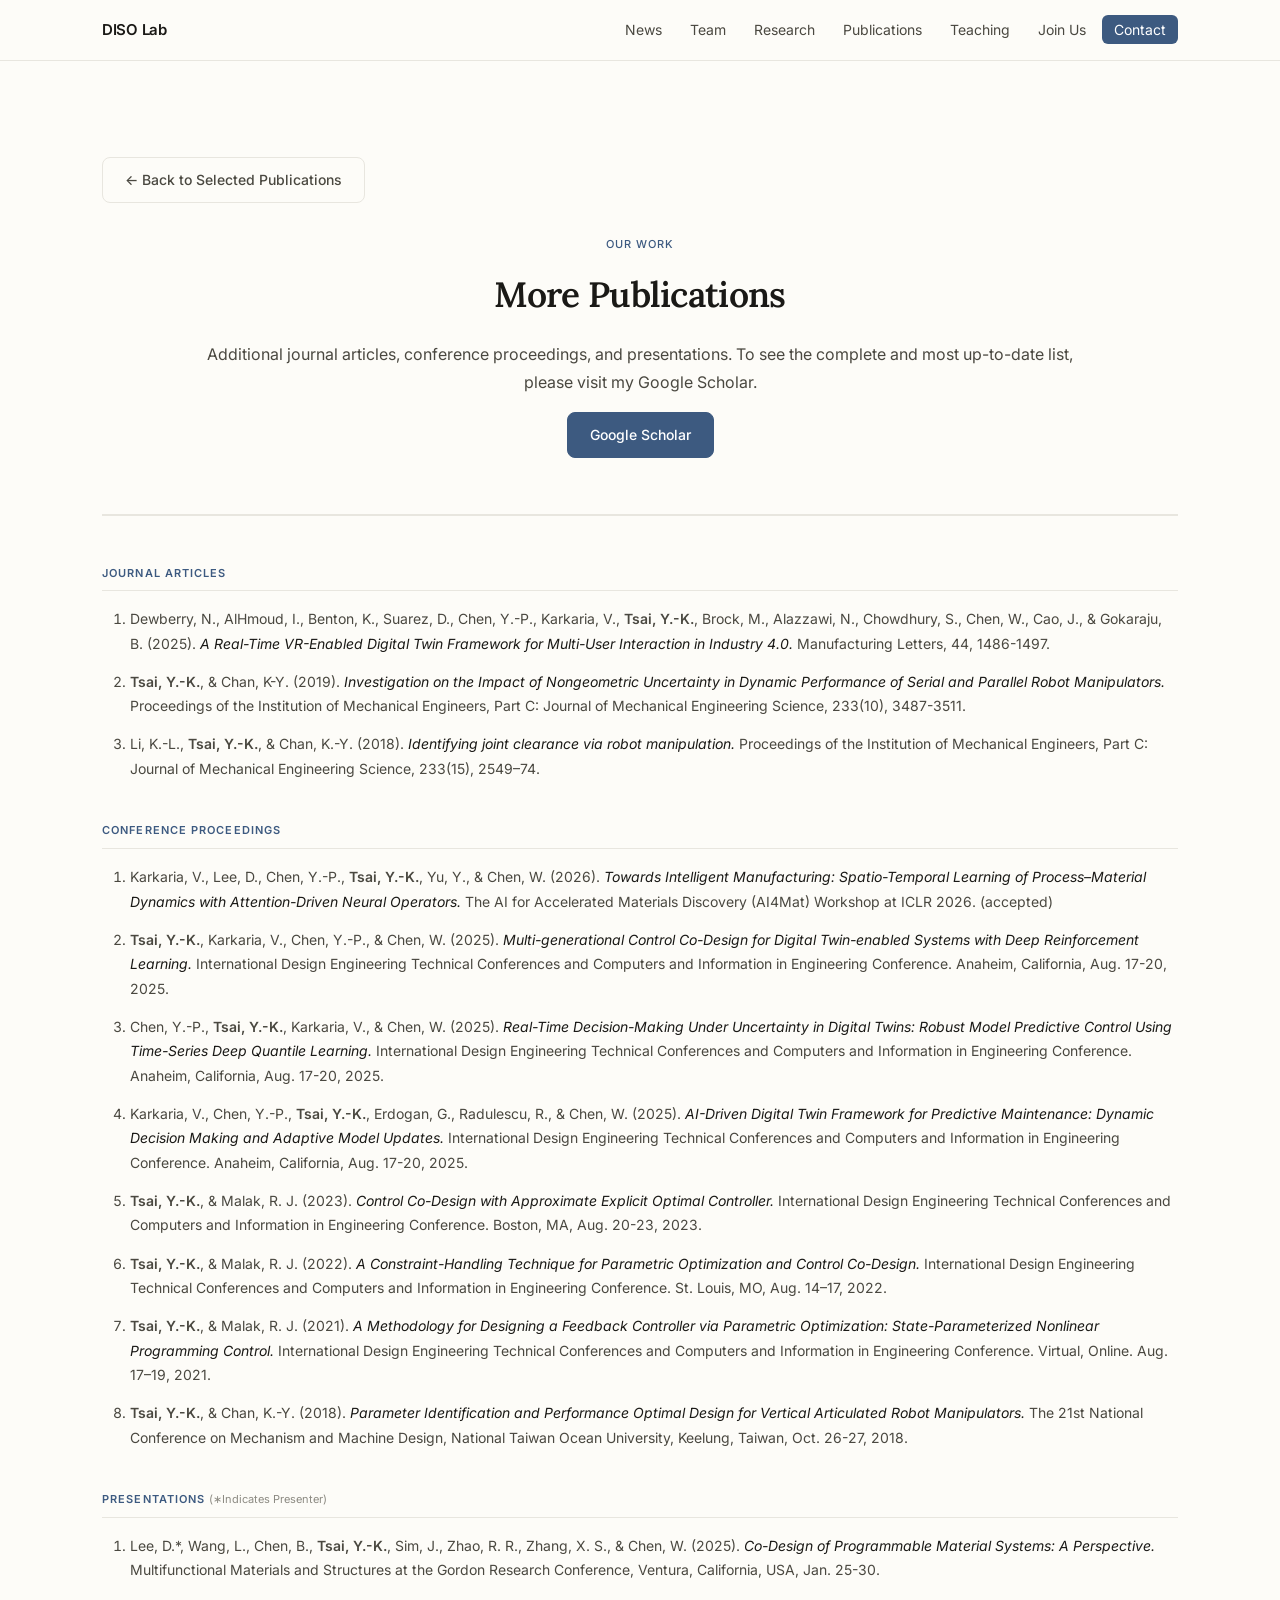
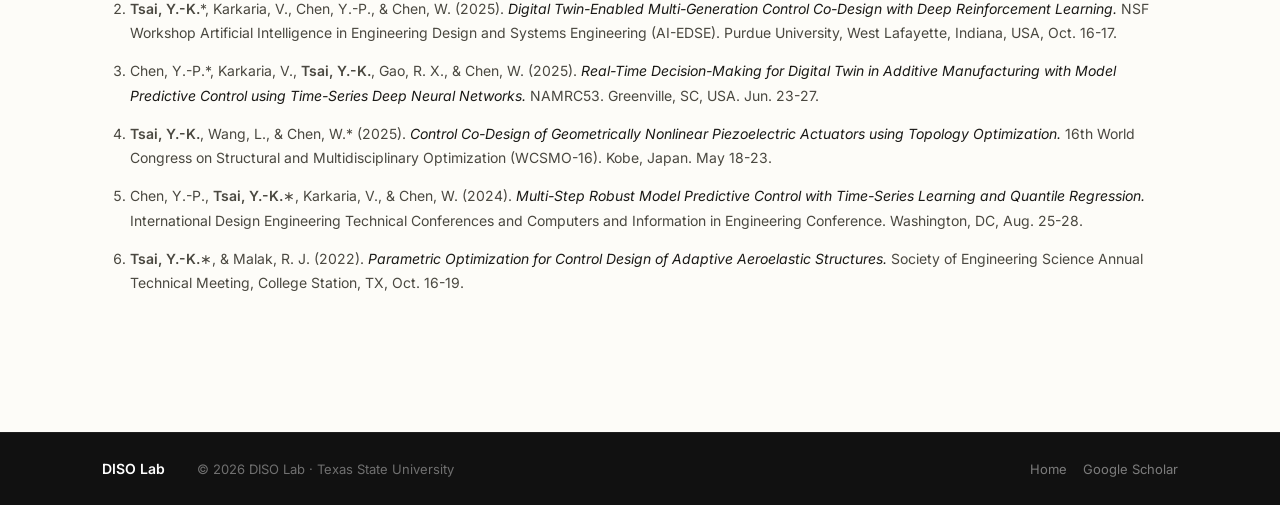
==== publications-more.html @ 0cd5754b "Update publication details" ====
<!DOCTYPE html>
<html lang="en">
<head>
  <meta charset="UTF-8" />
  <meta name="viewport" content="width=device-width, initial-scale=1.0" />
  <title>More Publications | DISO Lab</title>
  <link rel="preconnect" href="https://fonts.googleapis.com" />
  <link rel="preconnect" href="https://fonts.gstatic.com" crossorigin />
  <link href="https://fonts.googleapis.com/css2?family=Inter:wght@300;400;500;600&family=Lora:ital,wght@0,400;0,600;1,400&display=swap" rel="stylesheet" />
  <link rel="stylesheet" href="style.css" />
  <link rel="icon" type="image/png" href="images/diso_lab_logo_v2.png" />
</head>
<body>

  <!-- NAV -->
  <nav class="nav">
    <div class="nav-inner">
      <a href="index.html" class="nav-logo">DISO Lab</a>
      <ul class="nav-links">
        <li><a href="index.html#news">News</a></li>
        <li><a href="index.html#team">Team</a></li>
        <li><a href="index.html#research">Research</a></li>
        <li><a href="index.html#publications" class="active">Publications</a></li>
        <li><a href="index.html#teaching">Teaching</a></li>
        <li><a href="index.html#join">Join Us</a></li>
        <li><a href="index.html#contact" class="nav-cta">Contact</a></li>
      </ul>
      <button class="nav-hamburger" aria-label="Toggle menu" onclick="toggleNav()">
        <span></span><span></span><span></span>
      </button>
    </div>
  </nav>

  <!-- MOBILE NAV -->
  <div class="mobile-nav" id="mobile-nav">
    <a href="index.html#news"         onclick="closeNav()">News</a>
    <a href="index.html#team"         onclick="closeNav()">Team</a>
    <a href="index.html#research"     onclick="closeNav()">Research</a>
    <a href="index.html#publications" onclick="closeNav()">Publications</a>
    <a href="index.html#teaching"     onclick="closeNav()">Teaching</a>
    <a href="index.html#join"         onclick="closeNav()">Join Us</a>
    <a href="index.html#contact"      onclick="closeNav()">Contact</a>
  </div>

  <!-- MORE PUBLICATIONS -->
  <section class="section">
    <div class="container">
      <a href="index.html#publications" class="btn btn-ghost" style="margin-bottom: 2rem; display: inline-flex;">← Back to Selected Publications</a>

      <div class="section-header">
        <p class="section-eyebrow">Our work</p>
        <h2 class="section-title">More Publications</h2>
        <p class="section-desc">Additional journal articles, conference proceedings, and presentations. To see the complete and most up-to-date list, please visit my Google Scholar.</p>
        <a href="https://scholar.google.com/citations?hl=en&authuser=3&user=FnJgFQEAAAAJ"
           target="_blank" class="btn btn-primary" style="margin-top: 1rem;">
          Google Scholar
        </a>
      </div>

      <div class="more-pubs">

        <div class="more-pubs-group">
          <p class="more-pubs-category">Journal Articles</p>
          <ol class="more-pubs-list">
            <li class="more-pubs-item">Dewberry, N., AlHmoud, I., Benton, K., Suarez, D., Chen, Y.-P., Karkaria, V., <strong>Tsai, Y.-K.</strong>, Brock, M., Alazzawi, N., Chowdhury, S., Chen, W., Cao, J., &amp; Gokaraju, B. (2025). <em>A Real-Time VR-Enabled Digital Twin Framework for Multi-User Interaction in Industry 4.0.</em> Manufacturing Letters, 44, 1486-1497.</li>
            <li class="more-pubs-item"><strong>Tsai, Y.-K.</strong>, &amp; Chan, K-Y. (2019). <em>Investigation on the Impact of Nongeometric Uncertainty in Dynamic Performance of Serial and Parallel Robot Manipulators.</em> Proceedings of the Institution of Mechanical Engineers, Part C: Journal of Mechanical Engineering Science, 233(10), 3487-3511.</li>
            <li class="more-pubs-item">Li, K.-L., <strong>Tsai, Y.-K.</strong>, &amp; Chan, K.-Y. (2018). <em>Identifying joint clearance via robot manipulation.</em> Proceedings of the Institution of Mechanical Engineers, Part C: Journal of Mechanical Engineering Science, 233(15), 2549–74.</li>
          </ol>
        </div>

        <div class="more-pubs-group">
          <p class="more-pubs-category">Conference Proceedings</p>
          <ol class="more-pubs-list">
            <li class="more-pubs-item">Karkaria, V., Lee, D., Chen, Y.-P., <strong>Tsai, Y.-K.</strong>, Yu, Y., &amp; Chen, W. (2026). <em>Towards Intelligent Manufacturing: Spatio-Temporal Learning of Process–Material Dynamics with Attention-Driven Neural Operators.</em> The AI for Accelerated Materials Discovery (AI4Mat) Workshop at ICLR 2026. (accepted)</li>
            <li class="more-pubs-item"><strong>Tsai, Y.-K.</strong>, Karkaria, V., Chen, Y.-P., &amp; Chen, W. (2025). <em>Multi-generational Control Co-Design for Digital Twin-enabled Systems with Deep Reinforcement Learning.</em> International Design Engineering Technical Conferences and Computers and Information in Engineering Conference. Anaheim, California, Aug. 17-20, 2025.</li>
            <li class="more-pubs-item">Chen, Y.-P., <strong>Tsai, Y.-K.</strong>, Karkaria, V., &amp; Chen, W. (2025). <em>Real-Time Decision-Making Under Uncertainty in Digital Twins: Robust Model Predictive Control Using Time-Series Deep Quantile Learning.</em> International Design Engineering Technical Conferences and Computers and Information in Engineering Conference. Anaheim, California, Aug. 17-20, 2025.</li>
            <li class="more-pubs-item">Karkaria, V., Chen, Y.-P., <strong>Tsai, Y.-K.</strong>, Erdogan, G., Radulescu, R., &amp; Chen, W. (2025). <em>AI-Driven Digital Twin Framework for Predictive Maintenance: Dynamic Decision Making and Adaptive Model Updates.</em> International Design Engineering Technical Conferences and Computers and Information in Engineering Conference. Anaheim, California, Aug. 17-20, 2025.</li>
            <li class="more-pubs-item"><strong>Tsai, Y.-K.</strong>, &amp; Malak, R. J. (2023). <em>Control Co-Design with Approximate Explicit Optimal Controller.</em> International Design Engineering Technical Conferences and Computers and Information in Engineering Conference. Boston, MA, Aug. 20-23, 2023.</li>
            <li class="more-pubs-item"><strong>Tsai, Y.-K.</strong>, &amp; Malak, R. J. (2022). <em>A Constraint-Handling Technique for Parametric Optimization and Control Co-Design.</em> International Design Engineering Technical Conferences and Computers and Information in Engineering Conference. St. Louis, MO, Aug. 14–17, 2022.</li>
            <li class="more-pubs-item"><strong>Tsai, Y.-K.</strong>, &amp; Malak, R. J. (2021). <em>A Methodology for Designing a Feedback Controller via Parametric Optimization: State-Parameterized Nonlinear Programming Control.</em> International Design Engineering Technical Conferences and Computers and Information in Engineering Conference. Virtual, Online. Aug. 17–19, 2021.</li>
            <li class="more-pubs-item"><strong>Tsai, Y.-K.</strong>, &amp; Chan, K.-Y. (2018). <em>Parameter Identification and Performance Optimal Design for Vertical Articulated Robot Manipulators.</em> The 21st National Conference on Mechanism and Machine Design, National Taiwan Ocean University, Keelung, Taiwan, Oct. 26-27, 2018.</li>
          </ol>
        </div>

        <div class="more-pubs-group">
          <p class="more-pubs-category">Presentations <small>(∗Indicates Presenter)</small></p>
          <ol class="more-pubs-list">
            <li class="more-pubs-item">Lee, D.*, Wang, L., Chen, B., <strong>Tsai, Y.-K.</strong>, Sim, J., Zhao, R. R., Zhang, X. S., &amp; Chen, W. (2025). <em>Co-Design of Programmable Material Systems: A Perspective.</em> Multifunctional Materials and Structures at the Gordon Research Conference, Ventura, California, USA, Jan. 25-30.</li>
            <li class="more-pubs-item"><strong>Tsai, Y.-K.</strong>*, Karkaria, V., Chen, Y.-P., &amp; Chen, W. (2025). <em>Digital Twin-Enabled Multi-Generation Control Co-Design with Deep Reinforcement Learning.</em> NSF Workshop Artificial Intelligence in Engineering Design and Systems Engineering (AI-EDSE). Purdue University, West Lafayette, Indiana, USA, Oct. 16-17.</li>
            <li class="more-pubs-item">Chen, Y.-P.*, Karkaria, V., <strong>Tsai, Y.-K.</strong>, Gao, R. X., &amp; Chen, W. (2025). <em>Real-Time Decision-Making for Digital Twin in Additive Manufacturing with Model Predictive Control using Time-Series Deep Neural Networks.</em> NAMRC53. Greenville, SC, USA. Jun. 23-27.</li>
            <li class="more-pubs-item"><strong>Tsai, Y.-K.</strong>, Wang, L., &amp; Chen, W.* (2025). <em>Control Co-Design of Geometrically Nonlinear Piezoelectric Actuators using Topology Optimization.</em> 16th World Congress on Structural and Multidisciplinary Optimization (WCSMO-16). Kobe, Japan. May 18-23.</li>
            <li class="more-pubs-item">Chen, Y.-P., <strong>Tsai, Y.-K.</strong>∗, Karkaria, V., &amp; Chen, W. (2024). <em>Multi-Step Robust Model Predictive Control with Time-Series Learning and Quantile Regression.</em> International Design Engineering Technical Conferences and Computers and Information in Engineering Conference. Washington, DC, Aug. 25-28.</li>
            <li class="more-pubs-item"><strong>Tsai, Y.-K.</strong>∗, &amp; Malak, R. J. (2022). <em>Parametric Optimization for Control Design of Adaptive Aeroelastic Structures.</em> Society of Engineering Science Annual Technical Meeting, College Station, TX, Oct. 16-19.</li>
          </ol>
        </div>

      </div>

    </div>
  </section>

  <!-- FOOTER -->
  <footer class="footer">
    <div class="container footer-inner">
      <span class="footer-logo">DISO Lab</span>
      <span class="footer-copy">© 2026 DISO Lab · Texas State University</span>
      <div class="footer-links">
        <a href="index.html">Home</a>
        <a href="https://scholar.google.com/citations?hl=en&authuser=3&user=FnJgFQEAAAAJ" target="_blank">Google Scholar</a>
      </div>
    </div>
  </footer>

  <script src="main.js"></script>
</body>
</html>
---- style.css ----
/* === RESET & BASE === */
*, *::before, *::after { box-sizing: border-box; margin: 0; padding: 0; }

:root {
  --ink:       #1a1916;
  --ink-2:     #4a4840;
  --ink-3:     #8c8a82;
  --line:      #e8e6df;
  --bg:        #fdfcf8;
  --bg-2:      #f4f2ea;
  --accent:    #3d5a80;
  --accent-lt: #e8eef5;
  --accent-dk: #2c4260;
  --tag-dt:    #e6f0ed;  --tag-dt-t:   #1a5240;
  --tag-ccd:   #ece8f5;  --tag-ccd-t:  #3d2a80;
  --tag-opt:   #f5ece8;  --tag-opt-t:  #80381a;
  --r:         8px;
  --r-lg:      16px;
}

html { scroll-behavior: smooth; }
body { font-family: 'Inter', sans-serif; font-size: 16px; line-height: 1.7; color: var(--ink); background: var(--bg); }

a { color: inherit; text-decoration: none; }
strong { font-weight: 600; }

/* === NAV === */
.nav {
  position: sticky; top: 0; z-index: 100;
  background: rgba(253,252,248,0.92); backdrop-filter: blur(12px);
  border-bottom: 1px solid var(--line);
}
/* === HIRING BANNER === */
.hiring-banner {
  background: var(--accent);
  color: #fff;
  text-align: center;
  padding: 0.85rem 2rem;
  font-size: 0.95rem;
  font-weight: 500;
}
.nav-inner {
  max-width: 1140px; margin: 0 auto; padding: 0 2rem;
  display: flex; align-items: center; height: 60px; gap: 2rem;
}
.nav-logo { font-weight: 600; font-size: 15px; letter-spacing: -0.02em; color: var(--ink); }
.nav-links { display: flex; gap: 0.25rem; list-style: none; margin-left: auto; }
.nav-links a { font-size: 14px; color: var(--ink-2); padding: 6px 12px; border-radius: 6px; transition: color .15s, background .15s; }
.nav-links a:hover { color: var(--ink); background: var(--bg-2); }
.nav-cta { background: var(--accent) !important; color: #fff !important; border-radius: 6px; }
.nav-cta:hover { background: var(--accent-dk) !important; }
.nav-hamburger { display: none; flex-direction: column; gap: 4px; background: none; border: none; cursor: pointer; padding: 4px; }
.nav-hamburger span { display: block; width: 20px; height: 1.5px; background: var(--ink); border-radius: 2px; }

.mobile-nav { display: none; flex-direction: column; background: var(--bg); border-bottom: 1px solid var(--line); }
.mobile-nav a { padding: 14px 2rem; font-size: 15px; color: var(--ink-2); border-bottom: 1px solid var(--line); }
.mobile-nav.open { display: flex; }

/* === HERO === */
.hero {
  min-height: calc(100vh - 60px);
  display: flex; align-items: center;
  max-width: 1140px; margin: 0 auto; padding: 6rem 2rem;
  position: relative; gap: 4rem;
}
.hero-inner { flex: 1; max-width: 560px; }
.hero-eyebrow { font-size: 12px; letter-spacing: 0.08em; text-transform: uppercase; color: var(--accent); font-weight: 500; margin-bottom: 1.25rem; }
.hero-title {
  font-family: 'Lora', Georgia, serif;
  font-size: clamp(2rem, 4vw, 3rem);
  font-weight: 600; line-height: 1.1;
  letter-spacing: -0.02em; color: var(--ink);
  margin-bottom: 1.5rem;
}
.hero-sub { font-size: 1.1rem; color: var(--ink-2); line-height: 1.65; max-width: 480px; margin-bottom: 2.5rem; }
.hero-actions { display: flex; gap: 1rem; flex-wrap: wrap; }

.hero-decoration { flex: 0 0 380px; max-width: 380px; color: var(--accent); opacity: 0.7; }
.hero-decoration svg { width: 100%; height: auto; }

/* === BUTTONS === */
.btn {
  display: inline-flex; align-items: center;
  padding: 10px 22px; border-radius: var(--r); font-size: 14px; font-weight: 500;
  border: 1px solid transparent; cursor: pointer; transition: all .15s;
}
.btn-primary { background: var(--accent); color: #fff; border-color: var(--accent); }
.btn-primary:hover { background: var(--accent-dk); border-color: var(--accent-dk); }
.btn-ghost { background: transparent; color: var(--ink-2); border-color: var(--line); }
.btn-ghost:hover { background: var(--bg-2); color: var(--ink); }
.btn-full { width: 100%; justify-content: center; }

/* === STATS BAR === */
.stats-bar {
  background: var(--accent); color: #fff;
  display: flex; justify-content: center; gap: 0; flex-wrap: wrap;
}
.stat {
  padding: 1.75rem 3rem; display: flex; flex-direction: column; align-items: center;
  border-right: 1px solid rgba(255,255,255,0.12);
}
.stat:last-child { border-right: none; }
.stat-n { font-family: 'Lora', serif; font-size: 2rem; font-weight: 600; line-height: 1; }
.stat-l { font-size: 11px; text-transform: uppercase; letter-spacing: 0.08em; opacity: 0.7; margin-top: 4px; }

/* === SECTIONS === */
.section { padding: 6rem 0; }
.section-alt { background: var(--bg-2); }
.container { max-width: 1140px; margin: 0 auto; padding: 0 2rem; }
.section-header { max-width: 900px; margin: 0 auto 3.5rem; text-align: center; }
.section-eyebrow { font-size: 11px; letter-spacing: 0.1em; text-transform: uppercase; color: var(--accent); font-weight: 500; margin-bottom: 0.75rem; }
.section-title { font-family: 'Lora', serif; font-size: 2.2rem; font-weight: 600; color: var(--ink); letter-spacing: -0.02em; margin-bottom: 1rem; }
.section-desc { font-size: 1rem; color: var(--ink-2); line-height: 1.7; }

/* === NEWS === */
.news-list { display: flex; flex-direction: column; gap: 0; max-width: 860px; margin: 0 auto; }
.news-item {
  display: flex; gap: 2rem; padding: 1.75rem 0;
  border-bottom: 1px solid var(--line);
}
.news-item:first-child { border-top: 1px solid var(--line); }
.news-date {
  flex: 0 0 100px; font-size: 12px; font-weight: 600;
  color: var(--accent); letter-spacing: 0.06em;
  text-transform: uppercase; padding-top: 3px; line-height: 1.4;
}
.news-body { flex: 1; display: flex; flex-direction: column; gap: 0.6rem; }
.news-headline { font-size: 0.95rem; font-weight: 500; color: var(--ink); line-height: 1.5; }
.news-detail { font-size: 0.875rem; color: var(--ink-2); line-height: 1.7; display: none; }
.news-detail.open { display: block; }
.news-toggle {
  align-self: flex-start; font-size: 12px; font-weight: 500;
  color: var(--accent); background: none; border: none; cursor: pointer;
  padding: 0; margin-top: 2px;
}
.news-toggle:hover { color: var(--accent-dk); text-decoration: underline; }

@media (max-width: 640px) {
  .news-item { flex-direction: column; gap: 0.5rem; }
  .news-date { flex: none; }
}

/* === RESEARCH GRID === */
.research-grid {
  display: grid; gap: 1.5rem;
  grid-template-columns: repeat(auto-fit, minmax(260px, 1fr));
}
.research-card {
  background: var(--bg); border: 1px solid var(--line);
  border-radius: var(--r-lg); padding: 2rem; transition: box-shadow .2s, transform .2s;
}
.research-card:hover { box-shadow: 0 4px 24px rgba(61,90,128,0.1); transform: translateY(-2px); }
.research-card.featured { border-color: var(--accent); background: var(--accent-lt); }
.rc-icon { width: 40px; height: 40px; color: var(--accent); margin-bottom: 1.25rem; }
.rc-icon svg { width: 100%; height: 100%; }
.research-card h3 { font-family: 'Lora', serif; font-size: 1.15rem; font-weight: 600; color: var(--ink); margin-bottom: 0.75rem; }
.research-card p { font-size: 0.9rem; color: var(--ink-2); line-height: 1.65; }
.rc-link { display: inline-block; margin-top: 1rem; font-size: 13px; font-weight: 500; color: var(--accent); }
.rc-link:hover { color: var(--accent-dk); text-decoration: underline; }

/* === PUBLICATIONS === */
.pub-filters { display: flex; gap: 0.5rem; flex-wrap: wrap; margin-bottom: 2rem; }
.pf-btn {
  padding: 6px 16px; border-radius: 20px; font-size: 13px; font-weight: 500;
  border: 1px solid var(--line); background: var(--bg); color: var(--ink-2); cursor: pointer; transition: all .15s;
}
.pf-btn:hover { border-color: var(--accent); color: var(--accent); }
.pf-btn.active { background: var(--accent); border-color: var(--accent); color: #fff; }

.pub-list { display: flex; flex-direction: column; gap: 0; }
.pub-item {
  padding: 1.75rem 0; border-bottom: 1px solid var(--line);
  display: flex; gap: 1.5rem; align-items: flex-start; transition: opacity .2s;
}
.pub-item:first-child { border-top: 1px solid var(--line); }
.pub-item.hidden { display: none; }

.pub-media {
  flex: 0 0 250px; width: 250px; height: 200px;
  border-radius: var(--r); overflow: hidden;
  border: 1px solid var(--line); background: var(--bg-2);
  display: flex; align-items: center; justify-content: center;
}
.pub-media img { width: 100%; height: 100%; object-fit: contain; display: block; }
.pub-media-placeholder { color: var(--ink-3); font-size: 12px; }

.pub-body { flex: 1; display: grid; gap: 0.4rem; }
.pub-meta { display: flex; align-items: center; gap: 0.75rem; }
.pub-tag {
  display: inline-block; padding: 2px 10px; border-radius: 20px;
  font-size: 11px; font-weight: 500; text-transform: uppercase; letter-spacing: 0.06em;
}
.pub-item[data-tag="digitaltwin"] .pub-tag { background: var(--tag-dt);  color: var(--tag-dt-t); }
.pub-item[data-tag="ccd"]         .pub-tag { background: var(--tag-ccd); color: var(--tag-ccd-t); }
.pub-item[data-tag="optimization"] .pub-tag { background: var(--tag-opt); color: var(--tag-opt-t); }
.pub-year { font-size: 13px; color: var(--ink-3); }
.pub-title { font-family: 'Lora', serif; font-size: 1.05rem; font-weight: 600; color: var(--ink); line-height: 1.4; }
.pub-authors { font-size: 0.88rem; color: var(--ink-2); }
.pub-venue { font-size: 0.85rem; color: var(--ink-3); font-style: italic; }
.pub-links { display: flex; gap: 0.75rem; }
.pub-link {
  font-size: 12px; font-weight: 500; color: var(--accent); padding: 3px 10px;
  border: 1px solid var(--accent-lt); border-radius: 4px; transition: all .15s;
}
.pub-link:hover { background: var(--accent); color: #fff; }

/* === TEAM === */
.team-grid {
  display: grid; gap: 1.5rem;
  grid-template-columns: 1fr 1fr;
}
.team-card {
  background: var(--bg); border: 1px solid var(--line);
  border-radius: var(--r-lg); padding: 1.75rem; display: flex; gap: 1.25rem;
  transition: box-shadow .2s;
}
.team-card.pi { border-color: var(--accent); grid-column: 1 / -1; }
.team-card:hover { box-shadow: 0 4px 20px rgba(0,0,0,0.06); }
.team-avatar {
  width: 180px; height: 180px; flex-shrink: 0; border-radius: 50%;
  background: hsl(var(--hue,220) 40% 88%); color: hsl(var(--hue,220) 40% 30%);
  display: flex; align-items: center; justify-content: center;
  font-size: 15px; font-weight: 600; letter-spacing: 0.02em;
}
.joining-av {
  background: var(--bg-2); color: var(--ink-3); font-size: 22px; font-weight: 300;
}
.team-info h3 { font-family: 'Lora', serif; font-size: 1rem; font-weight: 600; color: var(--ink); margin-bottom: 2px; }
.team-role { font-size: 12px; color: var(--accent); font-weight: 500; text-transform: uppercase; letter-spacing: 0.06em; margin-bottom: 0.6rem; }
.team-bio { font-size: 0.875rem; color: var(--ink-2); line-height: 1.6; margin-bottom: 0.75rem; }
.team-links { display: flex; gap: 0.5rem; flex-wrap: wrap; }
.tl {
  font-size: 12px; font-weight: 500; color: var(--ink-2); padding: 3px 10px;
  border: 1px solid var(--line); border-radius: 4px; transition: all .15s;
}
.tl:hover { border-color: var(--accent); color: var(--accent); }

/* === JOIN US === */
.join-grid {
  display: grid; gap: 1.5rem;
  grid-template-columns: repeat(auto-fit, minmax(300px, 1fr));
}
.join-card {
  background: var(--bg); border: 1px solid var(--line);
  border-radius: var(--r-lg); padding: 2rem;
  display: flex; flex-direction: column; gap: 1rem;
  transition: box-shadow .2s;
}
.join-card:hover { box-shadow: 0 4px 24px rgba(61,90,128,0.1); }
.join-badge {
  display: inline-block; align-self: flex-start;
  padding: 3px 12px; border-radius: 20px;
  font-size: 11px; font-weight: 600; letter-spacing: 0.08em; text-transform: uppercase;
  background: var(--accent); color: #fff;
}
.join-badge.ug { background: var(--accent-lt); color: var(--accent-dk); }
.join-card h3 {
  font-family: 'Lora', serif; font-size: 1.15rem; font-weight: 600;
  color: var(--ink); line-height: 1.3;
}
.join-card p { font-size: 0.9rem; color: var(--ink-2); line-height: 1.7; }
.join-btn { align-self: flex-start; margin-top: auto; }

/* === CONTACT === */
.section-contact { background: var(--ink); color: #fff; }
.section-contact .section-eyebrow { color: hsl(218 60% 75%); }
.section-contact .section-title { color: #fff; }
.section-contact p { color: rgba(255,255,255,0.7); }
.contact-grid { display: grid; grid-template-columns: 1fr 1.5fr; gap: 5rem; align-items: start; }
.contact-info { margin-top: 2rem; display: flex; flex-direction: column; gap: 1.5rem; }
.ci-item { display: flex; flex-direction: column; gap: 2px; }
.ci-label { font-size: 11px; text-transform: uppercase; letter-spacing: 0.08em; color: rgba(255,255,255,0.4); font-weight: 500; }
.ci-item a, .ci-item span { font-size: 0.9rem; color: rgba(255,255,255,0.8); line-height: 1.5; }
.ci-item a:hover { color: #fff; text-decoration: underline; }

.contact-form { display: flex; flex-direction: column; gap: 1.25rem; }
.form-row { display: grid; grid-template-columns: 1fr 1fr; gap: 1rem; }
.form-group { display: flex; flex-direction: column; gap: 0.4rem; }
.form-group label { font-size: 12px; font-weight: 500; color: rgba(255,255,255,0.55); text-transform: uppercase; letter-spacing: 0.06em; }
.form-group input,
.form-group select,
.form-group textarea {
  background: rgba(255,255,255,0.06); border: 1px solid rgba(255,255,255,0.12);
  border-radius: var(--r); padding: 10px 14px; font-size: 14px;
  color: #fff; font-family: inherit; outline: none; transition: border .15s;
  width: 100%;
}
.form-group input::placeholder, .form-group textarea::placeholder { color: rgba(255,255,255,0.3); }
.form-group input:focus, .form-group select:focus, .form-group textarea:focus {
  border-color: hsl(218 60% 65%);
}
.form-group select option { background: var(--ink); }
.contact-form .btn-primary { background: hsl(218 60% 55%); border-color: transparent; margin-top: 0.5rem; }
.contact-form .btn-primary:hover { background: hsl(218 60% 48%); }
.form-notice { font-size: 13px; text-align: center; margin-top: 0.5rem; }

/* === FOOTER === */
.footer { background: #111; border-top: 1px solid rgba(255,255,255,0.06); padding: 1.5rem 2rem; }
.footer-inner { max-width: 1140px; margin: 0 auto; display: flex; align-items: center; gap: 2rem; flex-wrap: wrap; }
.footer-logo { font-weight: 600; font-size: 14px; color: #fff; }
.footer-copy { font-size: 13px; color: rgba(255,255,255,0.4); margin-right: auto; }
.footer-links { display: flex; gap: 1rem; }
.footer-links a { font-size: 13px; color: rgba(255,255,255,0.45); transition: color .15s; }
.footer-links a:hover { color: #fff; }

/* === MORE PUBLICATIONS === */
.more-pubs-cta { margin-top: 3.5rem; padding-top: 3rem; border-top: 2px solid var(--line); display: flex; justify-content: center; }
.more-pubs { margin-top: 3.5rem; padding-top: 3rem; border-top: 2px solid var(--line); }
.more-pubs-title { font-family: 'Lora', serif; font-size: 1.4rem; font-weight: 600; color: var(--ink); letter-spacing: -0.02em; margin-bottom: 2rem; }
.more-pubs-group { margin-bottom: 2.5rem; }
.more-pubs-category { font-size: 11px; text-transform: uppercase; letter-spacing: 0.1em; color: var(--accent); font-weight: 600; margin-bottom: 1rem; padding-bottom: 0.5rem; border-bottom: 1px solid var(--line); }
.more-pubs-category small { font-weight: 400; text-transform: none; letter-spacing: 0; font-size: 11px; color: var(--ink-3); }
.more-pubs-list { list-style: decimal; padding-left: 1.75rem; display: flex; flex-direction: column; gap: 0.85rem; }
.more-pubs-item { font-size: 0.875rem; color: var(--ink-2); line-height: 1.75; }
.more-pubs-item em { font-style: italic; color: var(--ink); }

/* === TEACHING === */
.teaching-list { display: flex; flex-direction: column; gap: 0; max-width: 860px; margin: 0 auto; }
.teaching-item { padding: 2rem 0; border-bottom: 1px solid var(--line); }
.teaching-item:first-child { border-top: 1px solid var(--line); }
.teaching-header { display: flex; align-items: center; gap: 0.75rem; margin-bottom: 0.6rem; flex-wrap: wrap; }
.teaching-badge {
  display: inline-block; padding: 3px 12px; border-radius: 20px;
  font-size: 11px; font-weight: 600; letter-spacing: 0.08em; text-transform: uppercase;
  background: var(--accent); color: #fff;
}
.teaching-term { font-size: 12px; color: var(--accent); font-weight: 500; letter-spacing: 0.04em; text-transform: uppercase; }
.teaching-item h3 { font-family: 'Lora', serif; font-size: 1.1rem; font-weight: 600; color: var(--ink); margin-bottom: 0.25rem; line-height: 1.4; }
.teaching-role { font-size: 12px; color: var(--ink-3); text-transform: uppercase; letter-spacing: 0.06em; margin-bottom: 0.85rem; }
.teaching-desc { font-size: 0.9rem; color: var(--ink-2); line-height: 1.7; margin-bottom: 0.85rem; }
.teaching-topics { list-style: none; display: flex; flex-direction: column; gap: 0.35rem; margin-bottom: 0.75rem; }
.teaching-topics li { font-size: 0.875rem; color: var(--ink-2); line-height: 1.6; padding-left: 1.25rem; position: relative; }
.teaching-topics li::before { content: '—'; position: absolute; left: 0; color: var(--accent); font-weight: 600; }
.teaching-tbd { font-size: 0.9rem; color: var(--ink-3); font-style: italic; }
/* specificity boost for teaching classes nested inside .research-card */
.research-card .teaching-role { font-size: 12px; color: var(--ink-3); }
.research-card .teaching-tbd  { color: var(--ink-3); }

/* === RESPONSIVE === */
@media (max-width: 900px) {
  .hero { flex-direction: column; padding: 4rem 2rem; min-height: auto; gap: 3rem; }
  .hero-decoration { max-width: 260px; align-self: center; }
  .research-card.featured { grid-column: span 1; }
  .contact-grid { grid-template-columns: 1fr; gap: 3rem; }
  .team-card.pi { grid-column: span 1; }
  .pub-media { flex: 0 0 250px; width: 250px; height: 200px; }
}

@media (max-width: 640px) {
  .nav-links { display: none; }
  .nav-hamburger { display: flex; }
  .hero-title { font-size: 2.4rem; }
  .form-row { grid-template-columns: 1fr; }
  .team-card { flex-direction: column; }
  .pub-item { flex-direction: column; }
  .pub-media { width: 100%; height: 180px; flex: none; }
  .team-grid { grid-template-columns: 1fr; }
}
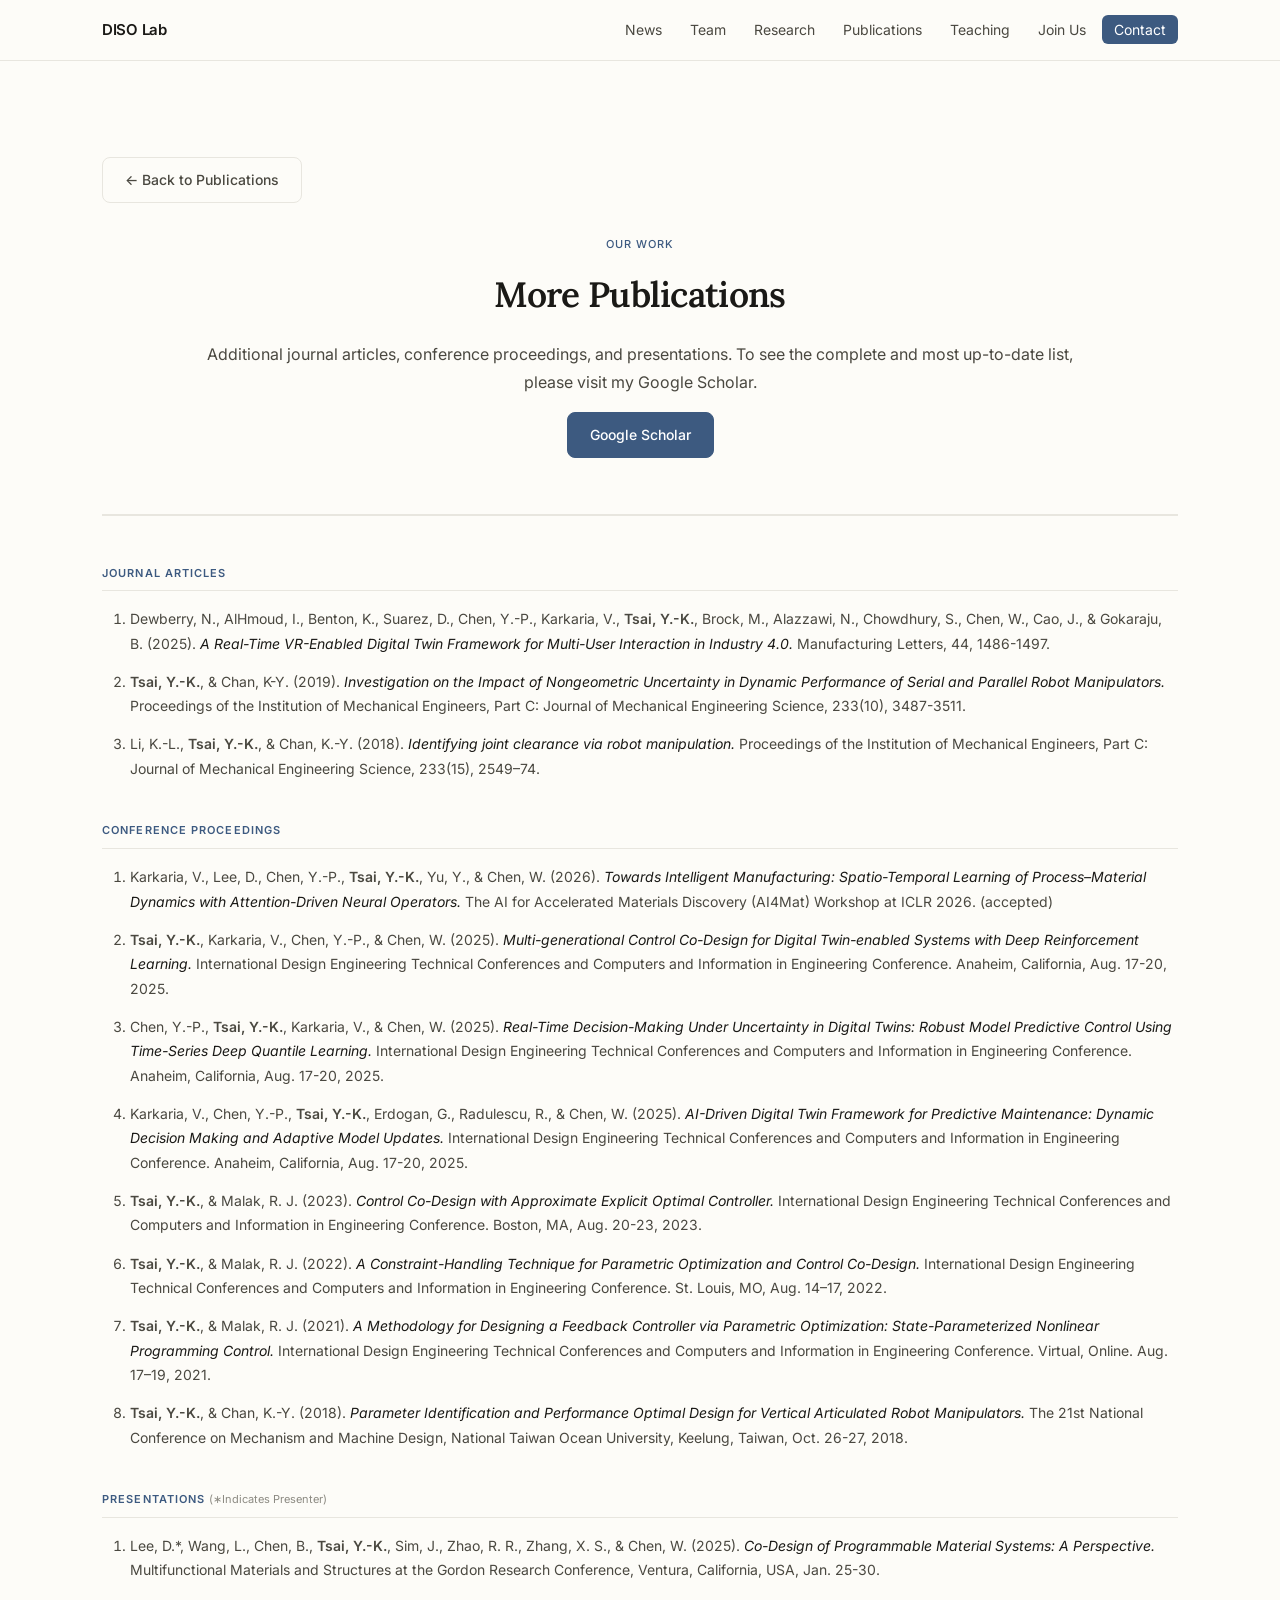
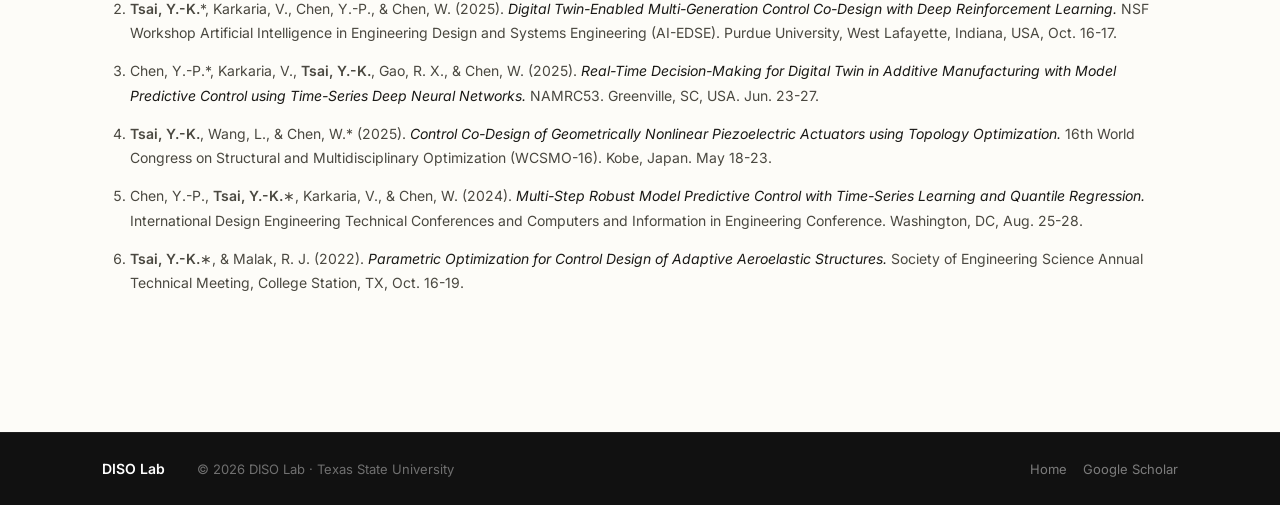
==== commit e833b521: "Create a new page for Publications" ====
--- a/publications-more.html
+++ b/publications-more.html
@@ -45,7 +45,7 @@
   <!-- MORE PUBLICATIONS -->
   <section class="section">
     <div class="container">
-      <a href="index.html#publications" class="btn btn-ghost" style="margin-bottom: 2rem; display: inline-flex;">← Back to Selected Publications</a>
+      <a href="publications.html" class="btn btn-ghost" style="margin-bottom: 2rem; display: inline-flex;">← Back to Publications</a>
 
       <div class="section-header">
         <p class="section-eyebrow">Our work</p>
--- a/style.css
+++ b/style.css
@@ -259,7 +259,8 @@
   color: var(--ink); line-height: 1.3;
 }
 .join-card p { font-size: 0.9rem; color: var(--ink-2); line-height: 1.7; }
-.join-btn { align-self: flex-start; margin-top: auto; }
+.join-btn { align-self: flex-start; }
+.join-btn-group { display: flex; flex-wrap: wrap; gap: 0.75rem; margin-top: auto; }
 
 /* === CONTACT === */
 .section-contact { background: var(--ink); color: #fff; }
@@ -335,6 +336,7 @@
 /* specificity boost for teaching classes nested inside .research-card */
 .research-card .teaching-role { font-size: 12px; color: var(--ink-3); }
 .research-card .teaching-tbd  { color: var(--ink-3); }
+.research-card .join-btn-group { margin-top: 1rem; }
 
 /* === RESPONSIVE === */
 @media (max-width: 900px) {
